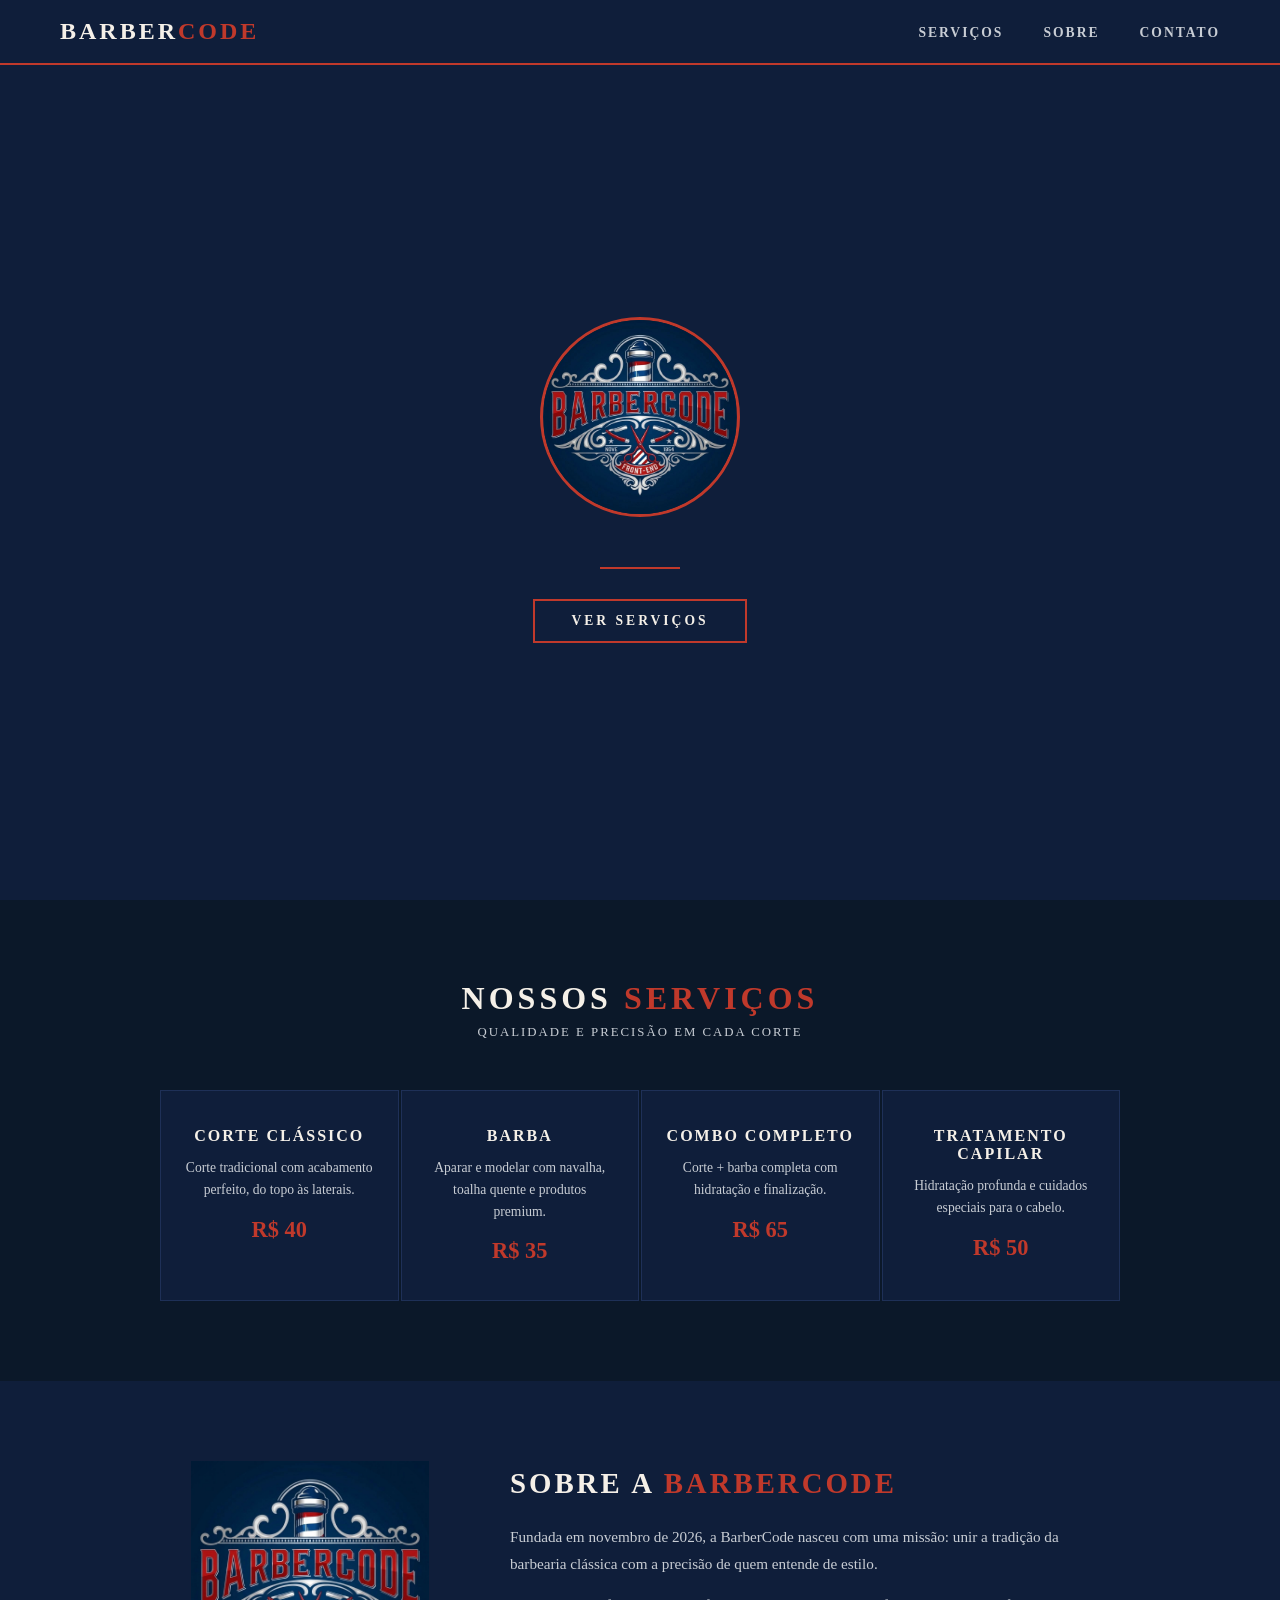
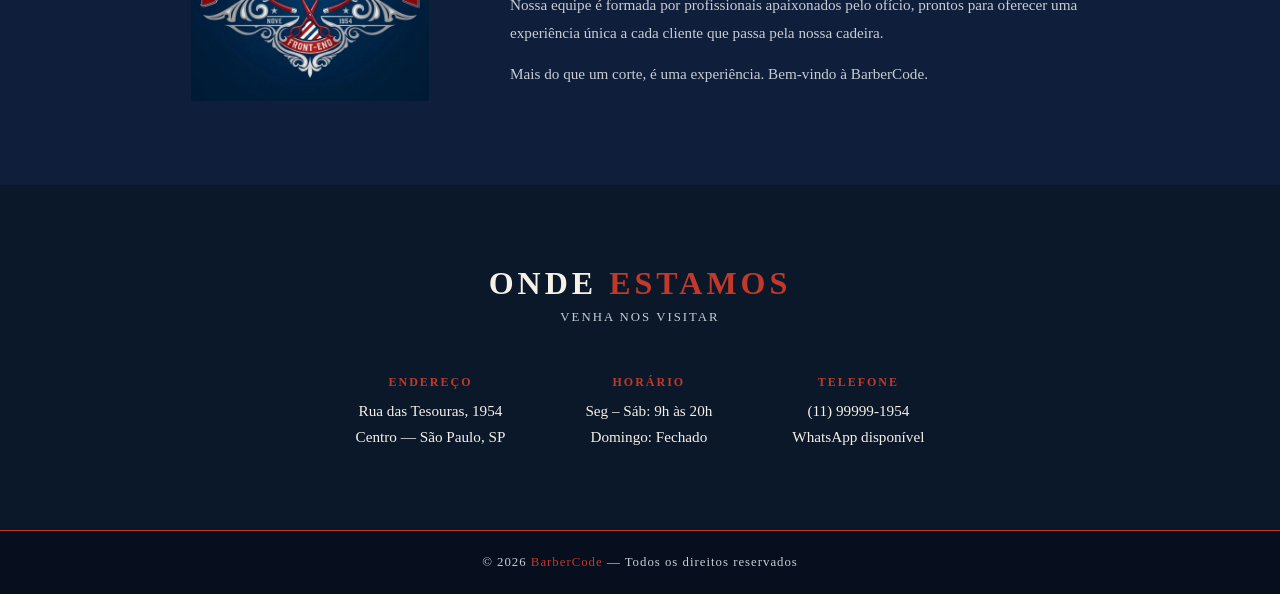
==== index.html @ bd904075 "Add files via upload" ====
<!DOCTYPE html>
<html lang="pt-BR">
<head>
  <meta charset="UTF-8">
  <meta name="viewport" content="width=device-width, initial-scale=1.0">
  <title>BarberCode</title>
  <link rel="stylesheet" href="style.css">
</head>
<body>

  <nav>
    <div class="logo-text">Barber<span>Code</span></div>
    <ul>
      <li><a href="#servicos">Serviços</a></li>
      <li><a href="#sobre">Sobre</a></li>
      <li><a href="#contato">Contato</a></li>
    </ul>
  </nav>

  <section class="hero">
    <img class="hero-logo" src="logo barbear.jpeg" alt="Barbeiro cortando cabelo">
    <hr class="divider">
    <a href="#servicos" class="btn">Ver Serviços</a>
  </section>

  <section class="services" id="servicos">
    <h2>Nossos <span>Serviços</span></h2>
    <p class="section-sub">Qualidade e precisão em cada corte</p>
    <div class="services-grid">
      <div class="service-card">
        <h3>Corte Clássico</h3>
        <p>Corte tradicional com acabamento perfeito, do topo às laterais.</p>
        <strong>R$ 40</strong>
      </div>
      <div class="service-card">
        <h3>Barba</h3>
        <p>Aparar e modelar com navalha, toalha quente e produtos premium.</p>
        <strong>R$ 35</strong>
      </div>
      <div class="service-card">
        <h3>Combo Completo</h3>
        <p>Corte + barba completa com hidratação e finalização.</p>
        <strong>R$ 65</strong>
      </div>
      <div class="service-card">
        <h3>Tratamento Capilar</h3>
        <p>Hidratação profunda e cuidados especiais para o cabelo.</p>
        <strong>R$ 50</strong>
      </div>
    </div>
  </section>

  <section class="about" id="sobre">
    <div class="about-img">
      <img src="logo barbear.jpeg" alt="Barbeiro cortando cabelo">
    </div>
    <div class="about-text">
      <h2>Sobre a <span>BarberCode</span></h2>
      <p>Fundada em novembro de 2026, a BarberCode nasceu com uma missão: unir a tradição da barbearia clássica com a precisão de quem entende de estilo.</p>
      <p>Nossa equipe é formada por profissionais apaixonados pelo ofício, prontos para oferecer uma experiência única a cada cliente que passa pela nossa cadeira.</p>
      <p>Mais do que um corte, é uma experiência. Bem-vindo à BarberCode.</p>
    </div>
  </section>

  <section class="contact" id="contato">
    <h2>Onde <span>Estamos</span></h2>
    <p class="section-sub">Venha nos visitar</p>
    <div class="contact-grid">
      <div class="contact-item">
        <h4>Endereço</h4>
        <p>Rua das Tesouras, 1954</p>
        <p>Centro — São Paulo, SP</p>
      </div>
      <div class="contact-item">
        <h4>Horário</h4>
        <p>Seg – Sáb: 9h às 20h</p>
        <p>Domingo: Fechado</p>
      </div>
      <div class="contact-item">
        <h4>Telefone</h4>
        <p>(11) 99999-1954</p>
        <p>WhatsApp disponível</p>
      </div>
    </div>
  </section>

  <footer>
    <p>&copy; 2026 <span>BarberCode</span> — Todos os direitos reservados</p>
  </footer>

</body>
</html>
---- style.css ----
/* ===== RESET ===== */
* {
  margin: 0;
  padding: 0;
  box-sizing: border-box;
}

/* ===== VARIÁVEIS ===== */
:root {
  --navy:  #0f1e3a;
  --navy-dark: #0b1829;
  --red:   #c0392b;
  --silver: #c8cdd4;
  --cream: #f5f0e8;
}

/* ===== BASE ===== */
body {
  background-color: var(--navy);
  color: var(--cream);
  font-family: Georgia, serif;
}

a {
  text-decoration: none;
  color: inherit;
}

/* ===== NAV ===== */
nav {
  position: fixed;
  top: 0;
  left: 0;
  right: 0;
  z-index: 100;
  display: flex;
  justify-content: space-between;
  align-items: center;
  padding: 18px 60px;
  background-color: var(--navy);
  border-bottom: 2px solid var(--red);
}

nav .logo-text {
  font-size: 1.5rem;
  font-weight: bold;
  letter-spacing: 3px;
  text-transform: uppercase;
}

nav .logo-text span {
  color: var(--red);
}

nav ul {
  list-style: none;
  display: flex;
  gap: 40px;
}

nav ul a {
  color: var(--silver);
  font-size: 0.85rem;
  letter-spacing: 2px;
  text-transform: uppercase;
  font-weight: bold;
}

nav ul a:hover {
  color: var(--red);
}

/* ===== HERO ===== */
.hero {
  min-height: 100vh;
  display: flex;
  flex-direction: column;
  align-items: center;
  justify-content: center;
  text-align: center;
  padding: 120px 20px 60px;
  background-color: var(--navy);
}

.hero-logo {
  width: 200px;
  height: 200px;
  object-fit: contain;
  border-radius: 50%;
  border: 3px solid var(--red);
  margin-bottom: 30px;
}

.hero h1 {
  font-size: 3.5rem;
  font-weight: bold;
  letter-spacing: 8px;
  text-transform: uppercase;
}

.hero h1 span {
  color: var(--red);
}

.hero .tagline {
  font-size: 0.9rem;
  letter-spacing: 4px;
  text-transform: uppercase;
  color: var(--silver);
  margin-top: 12px;
}

.hero .divider {
  width: 80px;
  border: none;
  border-top: 2px solid var(--red);
  margin: 20px auto;
}

.hero .btn {
  display: inline-block;
  padding: 12px 36px;
  border: 2px solid var(--red);
  color: var(--cream);
  font-size: 0.85rem;
  letter-spacing: 3px;
  text-transform: uppercase;
  font-weight: bold;
  margin-top: 10px;
}

.hero .btn:hover {
  background-color: var(--red);
}

/* ===== SERVIÇOS ===== */
.services {
  background-color: var(--navy-dark);
  padding: 80px 60px;
}

.services h2,
.contact h2 {
  font-size: 2rem;
  font-weight: bold;
  text-transform: uppercase;
  letter-spacing: 4px;
  text-align: center;
  margin-bottom: 8px;
}

.services h2 span,
.contact h2 span {
  color: var(--red);
}

.section-sub {
  text-align: center;
  color: var(--silver);
  letter-spacing: 2px;
  font-size: 0.8rem;
  text-transform: uppercase;
  margin-bottom: 50px;
}

.services-grid {
  display: grid;
  grid-template-columns: repeat(4, 1fr);
  gap: 2px;
  max-width: 960px;
  margin: 0 auto;
}

.service-card {
  background-color: var(--navy);
  padding: 36px 24px;
  text-align: center;
  border: 1px solid #1e3057;
}

.service-card:hover {
  border-color: var(--red);
}

.service-card h3 {
  font-size: 1rem;
  letter-spacing: 2px;
  text-transform: uppercase;
  margin-bottom: 12px;
  color: var(--cream);
}

.service-card p {
  color: var(--silver);
  font-size: 0.85rem;
  line-height: 1.6;
  margin-bottom: 16px;
}

.service-card strong {
  color: var(--red);
  font-size: 1.4rem;
}

/* ===== SOBRE ===== */
.about {
  display: flex;
  align-items: center;
  gap: 80px;
  padding: 80px 100px;
  background-color: var(--navy);
  max-width: 1100px;
  margin: 0 auto;
}

.about-img img {
  width: 240px;
  height: 240px;
  object-fit: contain;
}

.about-text h2 {
  font-size: 1.8rem;
  font-weight: bold;
  letter-spacing: 3px;
  text-transform: uppercase;
  margin-bottom: 20px;
  line-height: 1.3;
}

.about-text h2 span {
  color: var(--red);
}

.about-text p {
  color: var(--silver);
  line-height: 1.8;
  margin-bottom: 14px;
  font-size: 0.95rem;
}

/* ===== CONTATO ===== */
.contact {
  background-color: var(--navy-dark);
  padding: 80px 60px;
  text-align: center;
}

.contact-grid {
  display: flex;
  justify-content: center;
  gap: 80px;
  flex-wrap: wrap;
  margin-top: 40px;
}

.contact-item h4 {
  color: var(--red);
  letter-spacing: 2px;
  font-size: 0.75rem;
  text-transform: uppercase;
  margin-bottom: 8px;
}

.contact-item p {
  color: var(--cream);
  font-size: 0.95rem;
  line-height: 1.7;
}

/* ===== FOOTER ===== */
footer {
  background-color: #070f1e;
  text-align: center;
  padding: 24px;
  border-top: 1px solid var(--red);
  color: var(--silver);
  font-size: 0.8rem;
  letter-spacing: 1px;
}

footer span {
  color: var(--red);
}

/* ===== RESPONSIVO ===== */
@media (max-width: 768px) {
  nav {
    flex-direction: column;
    gap: 12px;
    padding: 16px 20px;
  }

  nav ul {
    gap: 20px;
  }

  .hero {
    padding: 160px 20px 60px;
  }

  .hero-logo {
    width: 150px;
    height: 150px;
  }

  .services {
    padding: 60px 20px;
  }

  .services-grid {
    grid-template-columns: repeat(2, 1fr);
  }

  .about {
    flex-direction: column;
    gap: 30px;
    padding: 60px 20px;
    text-align: center;
  }

  .about-img img {
    width: 180px;
    height: 180px;
  }

  .contact {
    padding: 60px 20px;
  }

  .contact-grid {
    flex-direction: column;
    gap: 30px;
    align-items: center;
  }
}

@media (max-width: 480px) {
  nav .logo-text {
    font-size: 1.2rem;
  }

  nav ul {
    gap: 14px;
  }

  nav ul a {
    font-size: 0.75rem;
  }

  .services-grid {
    grid-template-columns: 1fr;
  }

  .services h2,
  .contact h2 {
    font-size: 1.4rem;
  }

  .about-text h2 {
    font-size: 1.3rem;
  }
}
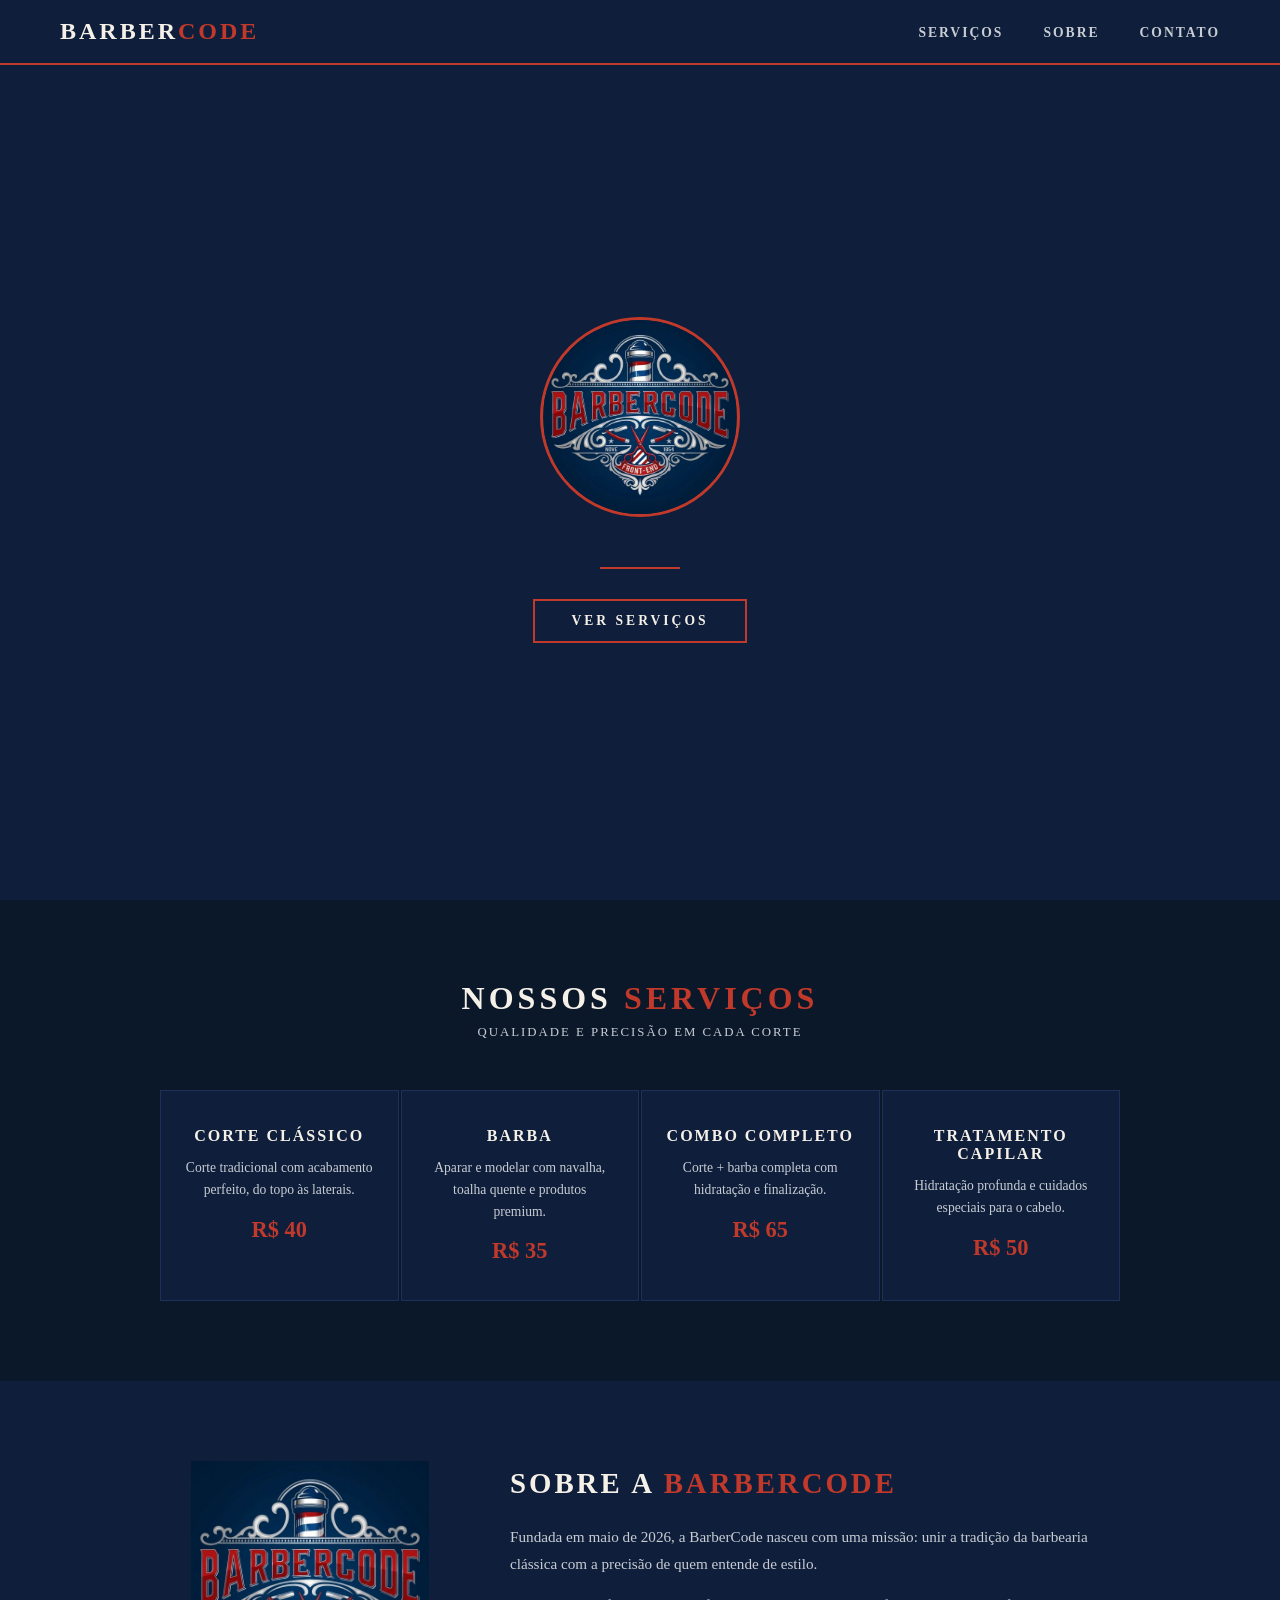
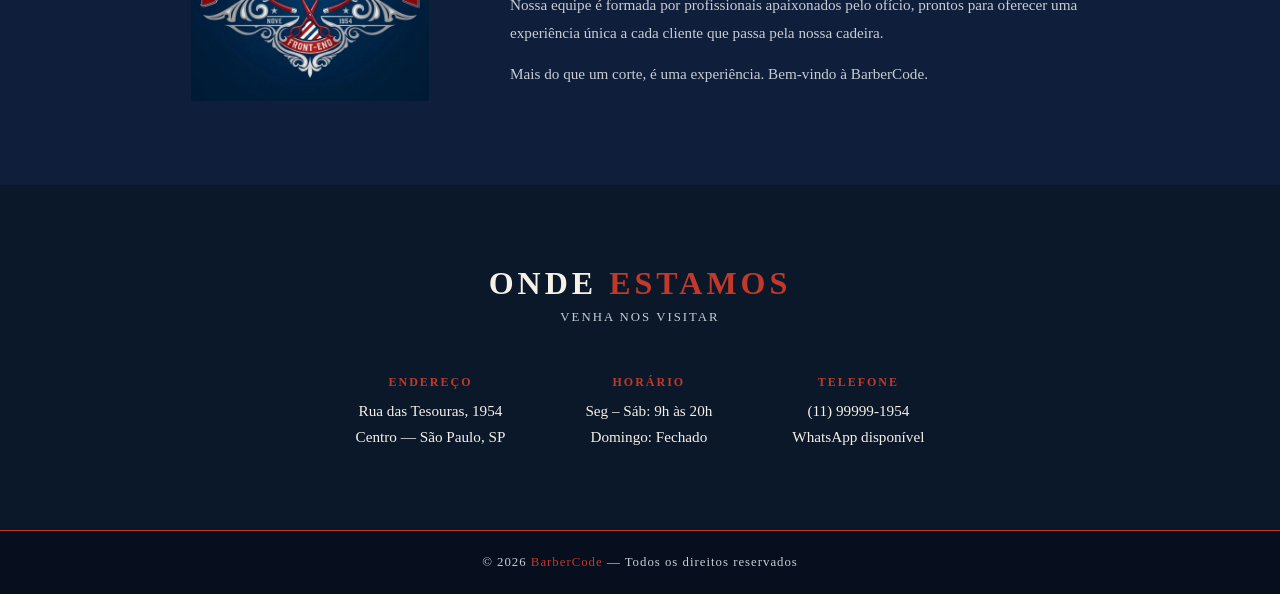
==== commit 13c263dc: "Update index.html" ====
--- a/index.html
+++ b/index.html
@@ -56,7 +56,7 @@
     </div>
     <div class="about-text">
       <h2>Sobre a <span>BarberCode</span></h2>
-      <p>Fundada em novembro de 2026, a BarberCode nasceu com uma missão: unir a tradição da barbearia clássica com a precisão de quem entende de estilo.</p>
+      <p>Fundada em maio de 2026, a BarberCode nasceu com uma missão: unir a tradição da barbearia clássica com a precisão de quem entende de estilo.</p>
       <p>Nossa equipe é formada por profissionais apaixonados pelo ofício, prontos para oferecer uma experiência única a cada cliente que passa pela nossa cadeira.</p>
       <p>Mais do que um corte, é uma experiência. Bem-vindo à BarberCode.</p>
     </div>
